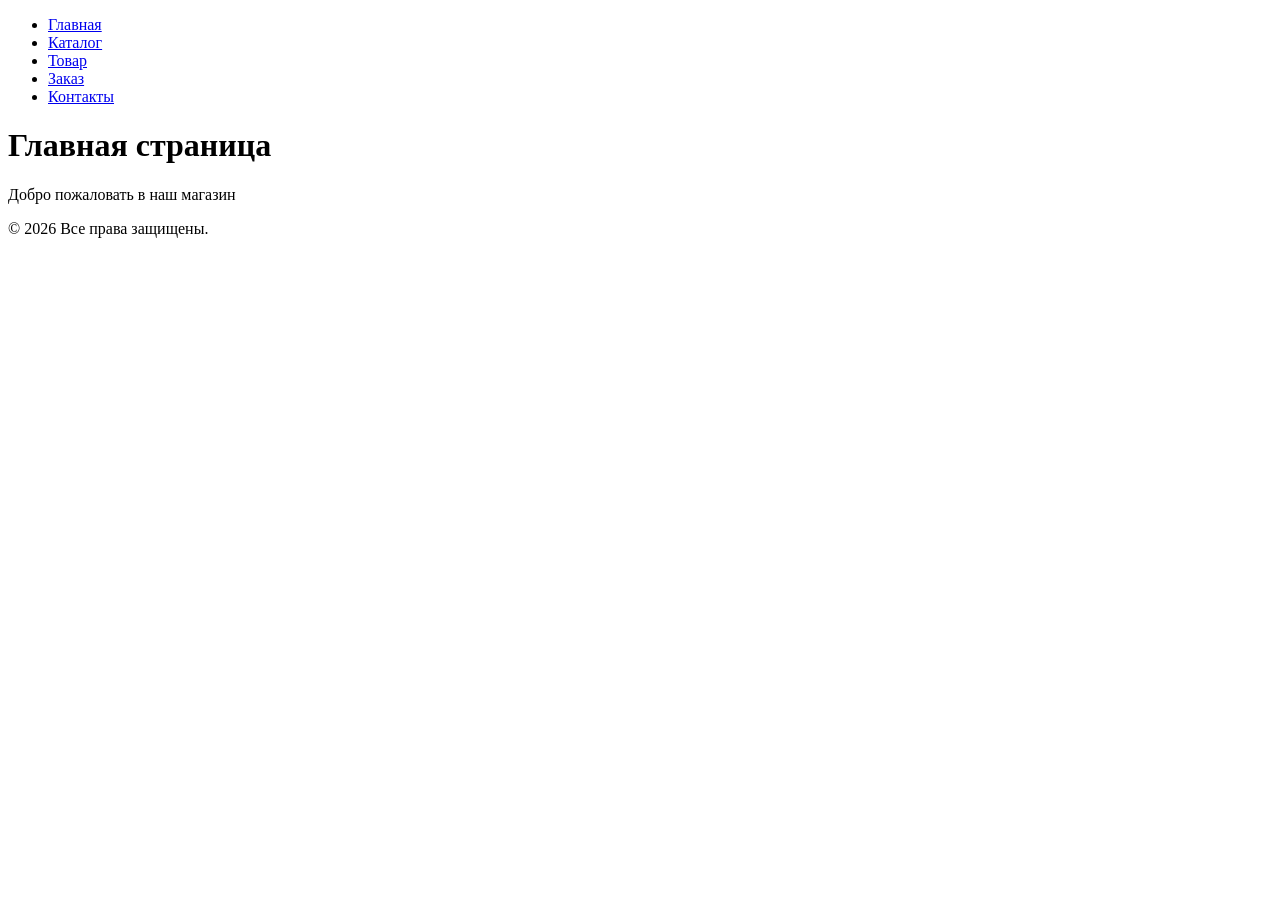
==== index.html @ 027a5741 "страницы" ====
<!DOCTYPE html>
<html lang="ru">
<head>
    <meta charset="UTF-8">
    <meta name="viewport" content="width=device-width, initial-scale=1.0">
    <title>Главная страница</title>
    <link rel="stylesheet" href="css/style.css">

</head>
<body>
    <header class="site-header">
    <nav class="site-nav">
        <ul class="site-nav__list">
            <li class="site-nav__item"><a class="site-nav__link" href="index.html">Главная</a></li>
            <li class="site-nav__item"><a class="site-nav__link" href="catalog.html">Каталог</a></li>
            <li class="site-nav__item"><a class="site-nav__link" href="product.html">Товар</a></li>
            <li class="site-nav__item"><a class="site-nav__link" href="order.html">Заказ</a></li>
            <li class="site-nav__item"><a class="site-nav__link" href="contacts.html">Контакты</a></li>
        </ul>
    </nav>
</header>

<main class="site-main">
    <h1>Главная страница</h1>
    <p>Добро пожаловать в наш магазин</p>
</main>

<footer class="site-footer">
    <p class="site-footer__text">© 2026 Все права защищены.</p>
</footer>

    
</body>
</html>
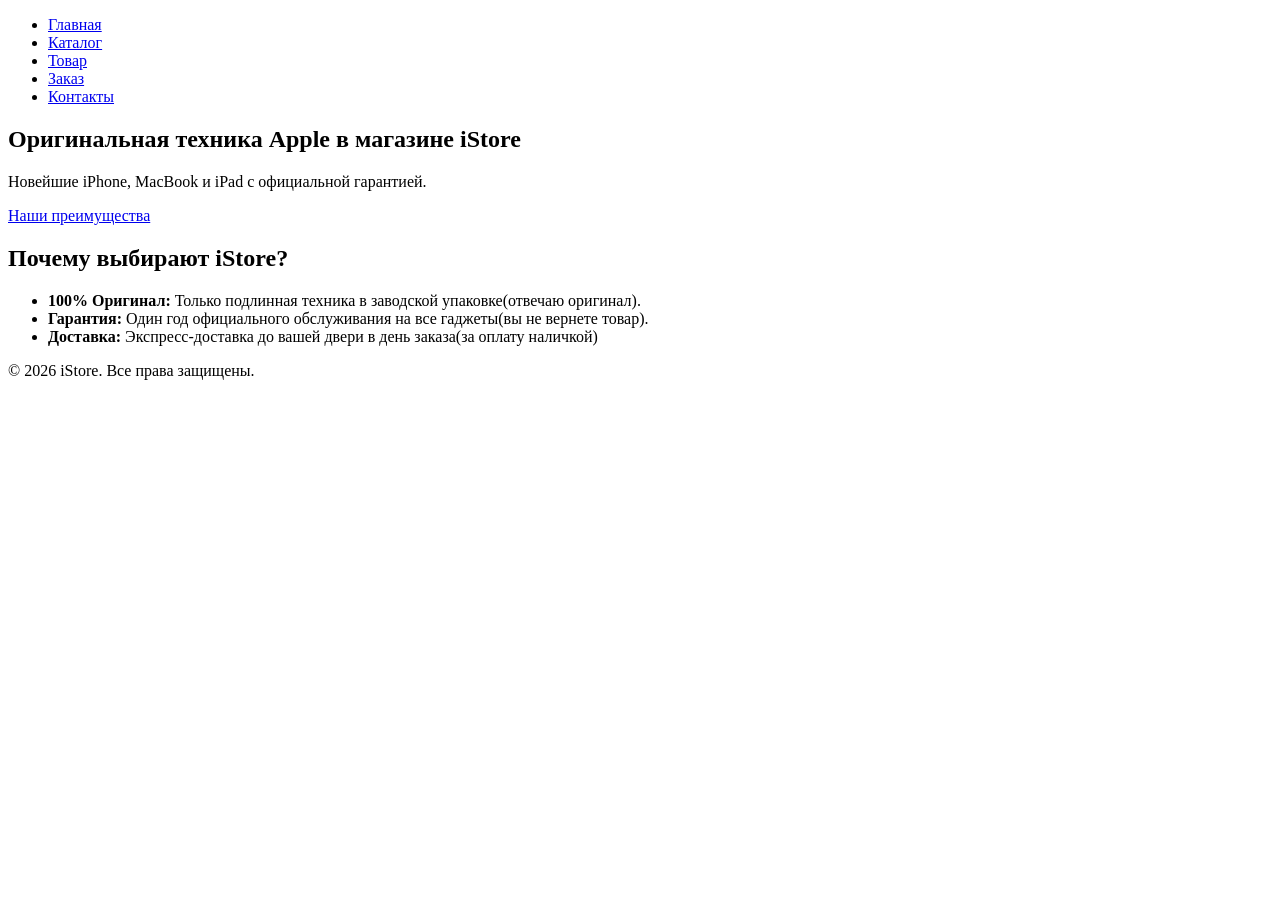
==== commit c0ba5ba3: "рабочий html" ====
--- a/index.html
+++ b/index.html
@@ -5,30 +5,45 @@
     <meta name="viewport" content="width=device-width, initial-scale=1.0">
     <title>Главная страница</title>
     <link rel="stylesheet" href="css/style.css">
-
 </head>
 <body>
+
     <header class="site-header">
-    <nav class="site-nav">
-        <ul class="site-nav__list">
-            <li class="site-nav__item"><a class="site-nav__link" href="index.html">Главная</a></li>
-            <li class="site-nav__item"><a class="site-nav__link" href="catalog.html">Каталог</a></li>
-            <li class="site-nav__item"><a class="site-nav__link" href="product.html">Товар</a></li>
-            <li class="site-nav__item"><a class="site-nav__link" href="order.html">Заказ</a></li>
-            <li class="site-nav__item"><a class="site-nav__link" href="contacts.html">Контакты</a></li>
-        </ul>
-    </nav>
-</header>
+        <nav class="site-nav">
+            <ul class="site-nav__list">
+                <li class="site-nav__item"><a class="site-nav__link" href="index.html">Главная</a></li>
+                <li class="site-nav__item"><a class="site-nav__link" href="catalog.html">Каталог</a></li>
+                <li class="site-nav__item"><a class="site-nav__link" href="product.html">Товар</a></li>
+                <li class="site-nav__item"><a class="site-nav__link" href="order.html">Заказ</a></li>
+                <li class="site-nav__item"><a class="site-nav__link" href="contacts.html">Контакты</a></li>
+            </ul>
+        </nav>
+    </header>
 
-<main class="site-main">
-    <h1>Главная страница</h1>
-    <p>Добро пожаловать в наш магазин</p>
-</main>
+    <main class="site-main">
+        <!-- Секция 1: Приветствие -->
+        <section class="hero">
+            <h1 class="hero__title">Оригинальная техника Apple в магазине iStore</h1>
+            <p class="hero__descr">Новейшие iPhone, MacBook и iPad с официальной гарантией. </p>
+            
+            <a class="hero__btn" href="#advantages">Наши преимущества</a>
+        </section>
 
-<footer class="site-footer">
-    <p class="site-footer__text">© 2026 Все права защищены.</p>
-</footer>
+        <!-- Секция 2: Блок преимуществ -->
+        <section class="advantages" id="advantages">
+            <h2 class="advantages__title">Почему выбирают iStore?</h2>
+            <ul class="advantages__list">
+                <li class="advantages__item"><strong>100% Оригинал:</strong> Только подлинная техника в заводской упаковке(отвечаю оригинал).</li>
+                <li class="advantages__item"><strong>Гарантия:</strong> Один год официального обслуживания на все гаджеты(вы не вернете товар).</li>
+                <li class="advantages__item"><strong>Доставка:</strong> Экспресс-доставка до вашей двери в день заказа(за оплату наличкой)</li>
+            </ul>
+        </section>
+    </main>
 
-    
+    <!-- Подвал сайта -->
+    <footer class="site-footer">
+        <p class="site-footer__text">© 2026 iStore. Все права защищены.</p>
+    </footer>
+
 </body>
-</html>+</html>
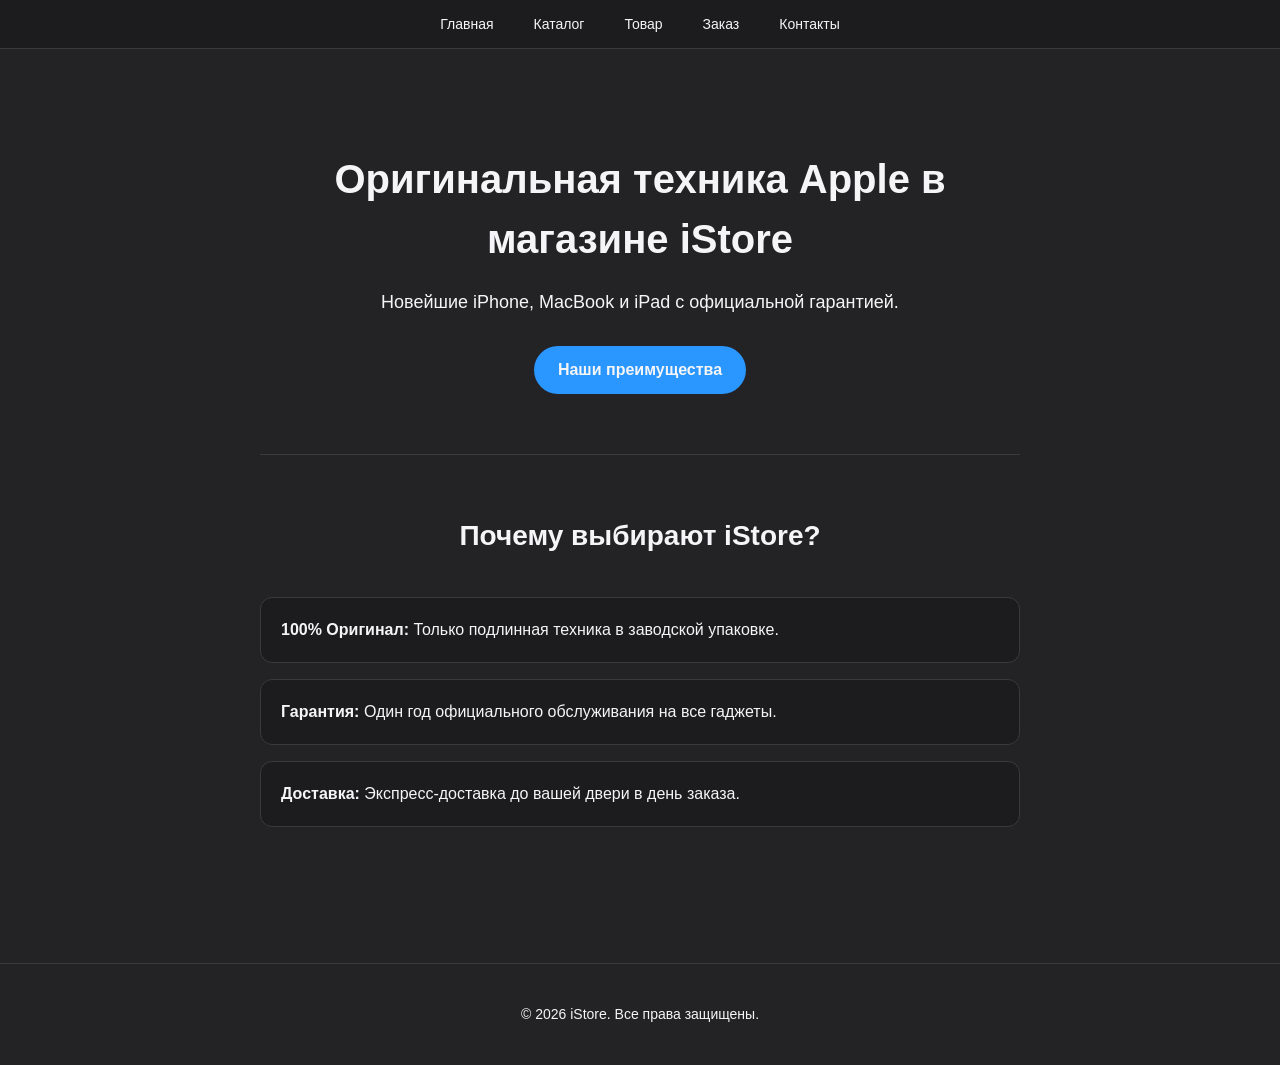
==== commit d13aba21: "css" ====
--- a/index.html
+++ b/index.html
@@ -33,9 +33,9 @@
         <section class="advantages" id="advantages">
             <h2 class="advantages__title">Почему выбирают iStore?</h2>
             <ul class="advantages__list">
-                <li class="advantages__item"><strong>100% Оригинал:</strong> Только подлинная техника в заводской упаковке(отвечаю оригинал).</li>
-                <li class="advantages__item"><strong>Гарантия:</strong> Один год официального обслуживания на все гаджеты(вы не вернете товар).</li>
-                <li class="advantages__item"><strong>Доставка:</strong> Экспресс-доставка до вашей двери в день заказа(за оплату наличкой)</li>
+                <li class="advantages__item"><strong>100% Оригинал:</strong> Только подлинная техника в заводской упаковке.</li>
+                <li class="advantages__item"><strong>Гарантия:</strong> Один год официального обслуживания на все гаджеты.</li>
+                <li class="advantages__item"><strong>Доставка:</strong> Экспресс-доставка до вашей двери в день заказа.</li>
             </ul>
         </section>
     </main>
--- a/css/style.css
+++ b/css/style.css
@@ -0,0 +1,320 @@
+*,
+*::before,
+*::after {
+    box-sizing: border-box;
+    margin: 0;
+    padding: 0;
+}
+/* ПАЛИТРА ЦВЕТОВ */
+:root {
+    --bg-color: #232326;
+    --card-bg: #1c1c1e;
+    --text-main: #f5f5f7;
+    --accent-color: #2997ff;
+    --accent-hover: #43a4ff;
+    --border-color: #3a3a3c;
+}
+
+
+/* ГЛОБАЛЬНЫЕ СТИЛИ САЙТА */
+body {
+    background-color: var(--bg-color);
+    color: var(--text-main);
+    font-family: -apple-system, BlinkMacSystemFont, "Segoe UI", Roboto, Helvetica, Arial, sans-serif;
+    line-height: 1.5;
+}
+/* СТИЛИЗАЦИЯ ШАПКИ И МЕНЮ НАВИГАЦИИ */
+
+/* Общая коробка шапки */
+.site-header {
+    background-color: var(--card-bg);
+    border-bottom: 1px solid var(--border-color);
+    position: sticky;
+    top: 0;
+    z-index: 100;
+}
+
+/* Контейнер для навигации */
+.site-nav {
+    max-width: 1200px;
+    margin: 0 auto;
+    padding: 0 20px;
+}
+
+/* Список ссылок */
+.site-nav__list {
+    display: flex;
+    justify-content: center;
+    gap: 40px;
+    list-style: none;
+    height: 48px;
+    align-items: center;
+}
+
+/* Кнопки меню */
+.site-nav__link {
+    color: var(--text-muted);
+    text-decoration: none;
+    font-size: 14px;
+    font-weight: 400;
+    transition: color 0.2s ease;
+}
+
+/* Наведение мышки*/
+.site-nav__link:hover {
+    color: var(--text-main);
+}
+
+/* 5. СТИЛИЗАЦИЯ ЦЕНТРАЛЬНОГО КОНТЕНТА И ГЛАВНОЙ СТРАНИЦЫ */
+
+.site-main {
+    max-width: 800px;
+    margin: 40px auto;
+    padding: 0 20px;
+}
+
+.hero {
+    text-align: center;
+    padding: 60px 0;
+    border-bottom: 1px solid var(--border-color);
+}
+
+.hero__title {
+    font-size: 40px;
+    font-weight: 700;
+    margin-bottom: 20px;
+    color: var(--text-main);
+}
+
+.hero__descr {
+    font-size: 18px;
+    color: var(--text-muted);
+    margin-bottom: 30px;
+}
+
+.hero__btn {
+    display: inline-block;
+    background-color: var(--accent-color);
+    color: var(--text-main);
+    text-decoration: none;
+    padding: 12px 24px;
+    border-radius: 980px;
+    font-size: 16px;
+    font-weight: 600;
+    transition: background-color 0.2s ease;
+}
+
+.hero__btn:hover {
+    background-color: var(--accent-hover);
+}
+
+.advantages {
+    padding: 60px 0;
+}
+
+.advantages__title {
+    font-size: 28px;
+    text-align: center;
+    margin-bottom: 40px;
+}
+
+.advantages__list {
+    list-style: none;
+}
+
+.advantages__item {
+    background-color: var(--card-bg);
+    border: 1px solid var(--border-color);
+    padding: 20px;
+    border-radius: 12px;
+    margin-bottom: 16px;
+    font-size: 16px;
+}
+/* СТИЛИЗАЦИЯ КАТАЛОГА */
+
+.product-grid {
+    display: grid;
+    grid-template-columns: repeat(3, 1fr);
+    gap: 30px;
+    margin-top: 40px;
+}
+
+.product-card {
+    background-color: var(--card-bg);
+    border: 1px solid var(--border-color);
+    border-radius: 18px;
+    padding: 24px;
+    display: flex;
+    flex-direction: column;
+    position: relative;
+    text-align: center;
+}
+
+.product-card__title {
+    font-size: 20px;
+    margin-bottom: 12px;
+    color: var(--text-main);
+}
+
+.product-card__price {
+    font-size: 18px;
+    font-weight: 600;
+    color: var(--text-muted);
+    margin-bottom: 20px;
+    margin-top: auto;
+}
+
+.product-card__button {
+    display: block;
+    background-color: var(--accent-color);
+    color: var(--text-main);
+    text-decoration: none;
+    padding: 10px;
+    border-radius: 8px;
+    font-weight: 500;
+    transition: background-color 0.2s ease;
+}
+
+.product-card__button:hover {
+    background-color: var(--accent-hover);
+}
+
+.product-card__badge {
+    position: absolute;
+    top: 15px;
+    left: 15px;
+    background-color: #34c759;
+    color: #fff;
+    padding: 4px 10px;
+    border-radius: 20px;
+    font-size: 12px;
+    font-weight: 600;
+}
+
+.product-card__badge--sale {
+    background-color: #ff3b30;
+}
+
+.product-card__image {
+    display: block;
+    max-width: 100%;
+    height: 200px;
+    object-fit: contain;
+    margin: 0 auto 20px auto; 
+}
+/* СТИЛИЗАЦИЯ ТАБЛИЦЫ ХАРАКТЕРИСТИК */
+
+.features-table {
+    width: 100%;
+    margin: 30px 0;
+    background-color: var(--card-bg);
+    border-radius: 12px;
+    overflow: hidden;
+    border: 1px solid var(--border-color);
+}
+
+.features-table__cell {
+    padding: 16px;
+    text-align: left;
+    border-bottom: 1px solid var(--border-color); 
+    font-size: 15px;
+}
+
+.features-table__cell--header {
+    background-color: #2c2c2e;
+    font-weight: 600;
+    color: var(--text-main);
+}
+
+.features-table__cell--title {
+    color: var(--text-muted); 
+    width: 40%;
+}
+
+.product-detail__buy-btn {
+    display: inline-block;
+    background-color: var(--accent-color);
+    color: var(--text-main);
+    text-decoration: none;
+    padding: 14px 28px;
+    border-radius: 10px;
+    font-weight: 600;
+    margin-top: 20px;
+    transition: background-color 0.2s;
+}
+
+.product-detail__buy-btn:hover {
+    background-color: var(--accent-hover);
+}
+/* СТИЛИЗАЦИЯ ФОРМЫ ЗАКАЗА И ИНПУТОВ */
+
+.order-form {
+    background-color: var(--card-bg);
+    border: 1px solid var(--border-color);
+    padding: 40px;
+    border-radius: 20px;
+    margin-top: 30px;
+}
+
+.order-form__group {
+    margin-bottom: 24px;
+}
+
+.order-form__label {
+    display: block;
+    margin-bottom: 8px;
+    font-size: 14px;
+    color: var(--text-muted);
+}
+
+.order-form__input,
+.order-form__select,
+.order-form__textarea {
+    width: 100%;
+    background-color: #2c2c2e;
+    border: 1px solid var(--border-color);
+    padding: 12px 16px;
+    border-radius: 8px;
+    color: var(--text-main);
+    font-size: 16px;
+    font-family: inherit;
+    outline: none;
+    transition: border-color 0.2s;
+}
+
+.order-form__input:focus,
+.order-form__select:focus,
+.order-form__textarea:focus {
+    border-color: var(--accent-color);
+}
+
+.order-form__textarea {
+    height: 120px;
+    resize: vertical;
+}
+
+.order-form__submit-btn {
+    width: 100%;
+    background-color: var(--accent-color);
+    color: var(--text-main);
+    border: none;
+    padding: 14px;
+    border-radius: 10px;
+    font-size: 16px;
+    font-weight: 600;
+    cursor: pointer;
+    transition: background-color 0.2s;
+}
+
+.order-form__submit-btn:hover {
+    background-color: var(--accent-hover);
+}
+/* ФУТЕР */
+.site-footer {
+    text-align: center;
+    padding: 40px 0;
+    color: var(--text-muted);
+    font-size: 14px;
+    border-top: 1px solid var(--border-color); 
+    margin-top: 60px;
+}
